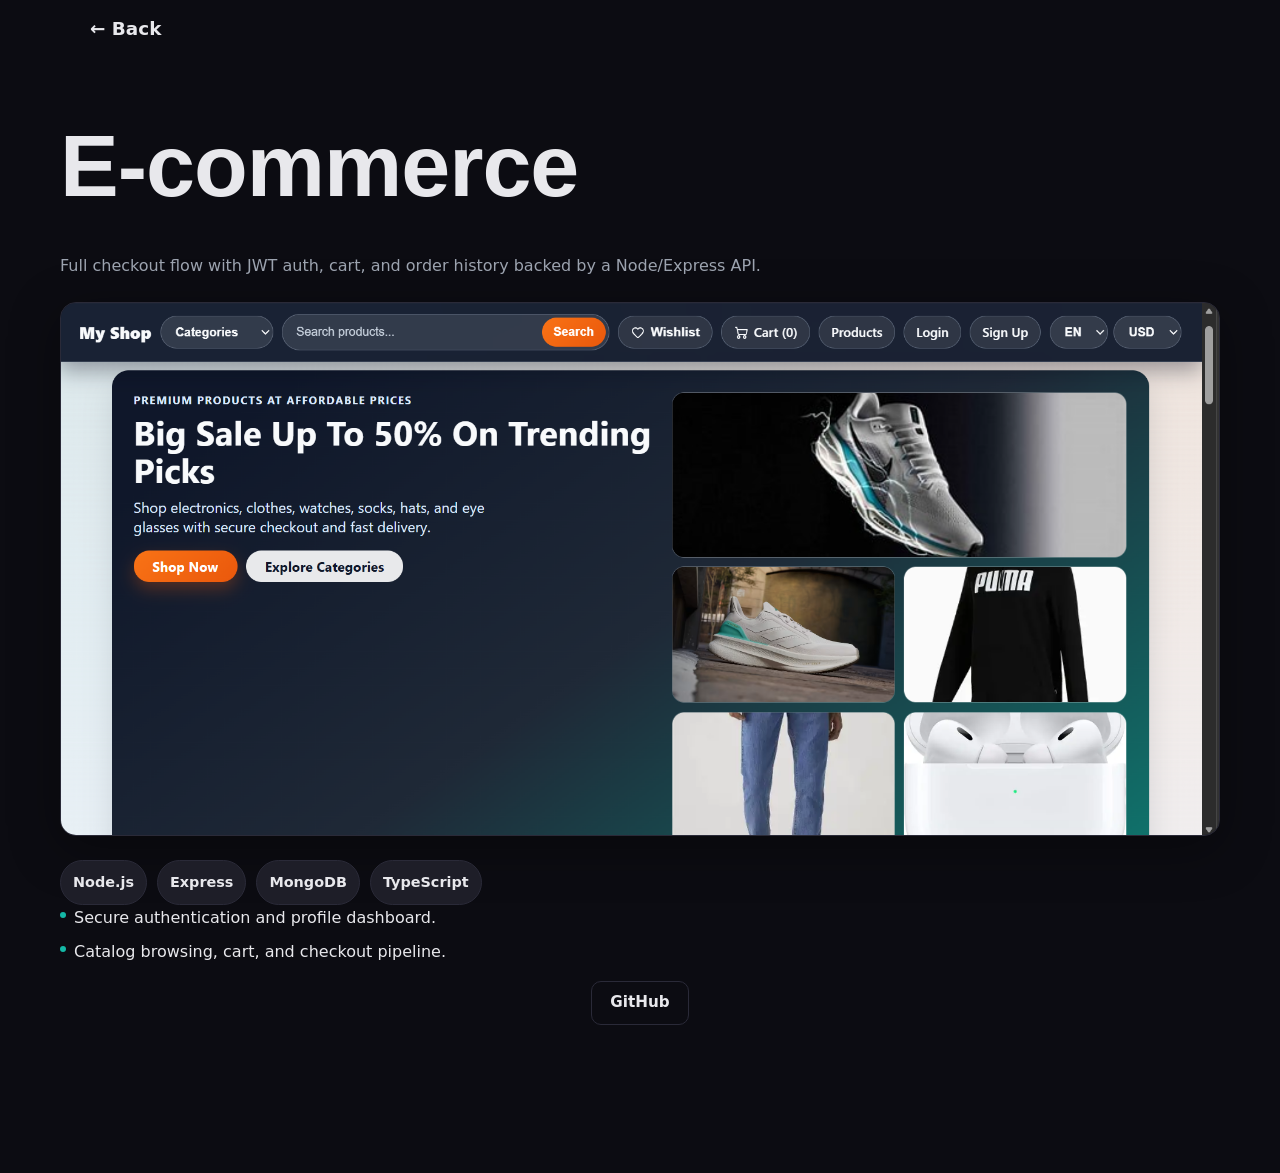
==== projects/ecommerce.html @ c952d201 "added projects details page" ====
<!doctype html>
<html lang="en">
<head>
  <meta charset="UTF-8">
  <meta name="viewport" content="width=device-width, initial-scale=1.0">
  <title>E-commerce | Bati</title>
  <link rel="icon" type="image/x-icon" href="../public/favicon.ico">
  <link rel="stylesheet" href="../style.css">
</head>
<body>
  <div class="page project-detail">
    <header class="navbar">
      <div class="nav-inner">
        <a class="logo" href="../index.html"><span>&larr; Back</span></a>
      </div>
    </header>

    <main class="section">
      <div class="container">
        <h1 class="headline">E-commerce</h1>
        <p class="body-text">Full checkout flow with JWT auth, cart, and order history backed by a Node/Express API.</p>
        <div class="detail-hero">
          <img src="../public/ecommerce.jpg" alt="E-commerce preview">
        </div>
        <div class="pill-row">
          <span class="pill">Node.js</span>
          <span class="pill">Express</span>
          <span class="pill">MongoDB</span>
          <span class="pill">TypeScript</span>
        </div>
        <ul class="bullet-list">
          <li>Secure authentication and profile dashboard.</li>
          <li>Catalog browsing, cart, and checkout pipeline.</li>
        </ul>
        <div class="button-row">
          <a class="btn outline" href="https://github.com/bati58/e-commerce.git" target="_blank" rel="noreferrer">GitHub</a>
        </div>
      </div>
    </main>
  </div>
</body>
</html>
---- style.css ----
:root {
  /* dark palette (default) */
  --background-dark: #0c0c12;
  --foreground-dark: #e8e8ec;
  --card-dark: #16161e;
  --card-foreground-dark: #e8e8ec;
  --popover-dark: #16161e;
  --popover-foreground-dark: #e8e8ec;
  --primary-dark: #e8e8ec;
  --primary-foreground-dark: #0c0c12;
  --secondary-dark: #1e1e28;
  --secondary-foreground-dark: #e8e8ec;
  --muted-dark: #1e1e28;
  --muted-foreground-dark: #9ca3af;
  --accent: #14b8a6;
  --accent-foreground-dark: #0c0c12;
  --destructive-dark: #ef4444;
  --destructive-foreground-dark: #0c0c12;
  --border-dark: #2a2a38;
  --input-dark: #1e1e28;
  --ring-dark: #e8e8ec;
  --shadow-soft-dark: 0 12px 50px rgba(0, 0, 0, 0.35);

  /* light palette */
  --background-light: #eef2f6;
  --foreground-light: #1e3a5f;
  --card-light: #ffffff;
  --card-foreground-light: #1e3a5f;
  --popover-light: #ffffff;
  --popover-foreground-light: #1e3a5f;
  --primary-light: #1e3a5f;
  --primary-foreground-light: #ffffff;
  --secondary-light: #e4ebf3;
  --secondary-foreground-light: #1e3a5f;
  --muted-light: #e4ebf3;
  --muted-foreground-light: #5a7a9a;
  --accent-foreground-light: #ffffff;
  --destructive-light: #ef4444;
  --destructive-foreground-light: #ffffff;
  --border-light: #d1dce8;
  --input-light: #e4ebf3;
  --ring-light: #1e3a5f;
  --shadow-soft-light: 0 10px 40px rgba(16, 42, 66, 0.08);

  --radius: 12px;

  /* default theme: dark */
  --background: var(--background-dark);
  --foreground: var(--foreground-dark);
  --card: var(--card-dark);
  --card-foreground: var(--card-foreground-dark);
  --popover: var(--popover-dark);
  --popover-foreground: var(--popover-foreground-dark);
  --primary: var(--primary-dark);
  --primary-foreground: var(--primary-foreground-dark);
  --secondary: var(--secondary-dark);
  --secondary-foreground: var(--secondary-foreground-dark);
  --muted: var(--muted-dark);
  --muted-foreground: var(--muted-foreground-dark);
  --accent-foreground: var(--accent-foreground-dark);
  --destructive: var(--destructive-dark);
  --destructive-foreground: var(--destructive-foreground-dark);
  --border: var(--border-dark);
  --input: var(--input-dark);
  --ring: var(--ring-dark);
  --shadow-soft: var(--shadow-soft-dark);

  color-scheme: dark;
}

#theme-toggle:checked ~ .page {
  --background: var(--background-light);
  --foreground: var(--foreground-light);
  --card: var(--card-light);
  --card-foreground: var(--card-foreground-light);
  --popover: var(--popover-light);
  --popover-foreground: var(--popover-foreground-light);
  --primary: var(--primary-light);
  --primary-foreground: var(--primary-foreground-light);
  --secondary: var(--secondary-light);
  --secondary-foreground: var(--secondary-foreground-light);
  --muted: var(--muted-light);
  --muted-foreground: var(--muted-foreground-light);
  --accent-foreground: var(--accent-foreground-light);
  --destructive: var(--destructive-light);
  --destructive-foreground: var(--destructive-foreground-light);
  --border: var(--border-light);
  --input: var(--input-light);
  --ring: var(--ring-light);
  --shadow-soft: var(--shadow-soft-light);
  color-scheme: light;
}

*,
*::before,
*::after {
  box-sizing: border-box;
}

.visually-hidden {
  position: absolute;
  width: 1px;
  height: 1px;
  padding: 0;
  margin: -1px;
  overflow: hidden;
  clip: rect(0, 0, 0, 0);
  white-space: nowrap;
  border: 0;
}

body {
  margin: 0;
  font-family: 'Inter', system-ui, -apple-system, sans-serif;
}

.page {
  background: var(--background);
  color: var(--foreground);
  min-height: 100vh;
  line-height: 1.6;
  transition: background 0.4s ease, color 0.4s ease;
}

a {
  color: inherit;
  text-decoration: none;
}

img {
  max-width: 100%;
  display: block;
}

main {
  position: relative;
  z-index: 1;
}

.container {
  width: min(1200px, 100%);
  margin: 0 auto;
  padding: 0 1.25rem;
}

.section {
  padding: 96px 0;
}

.text-center {
  text-align: center;
}

.headline {
  font-family: 'Space Grotesk', 'Inter', sans-serif;
  font-size: clamp(48px, 8vw, 88px);
  margin: 0 0 16px;
  letter-spacing: -1px;
}

.subtitle {
  margin: 0 0 12px;
  color: var(--muted-foreground);
  letter-spacing: 0.2em;
  text-transform: uppercase;
  font-weight: 600;
}

.tagline {
  margin: 0 auto 32px;
  max-width: 640px;
  color: var(--muted-foreground);
  font-size: 1rem;
}

.button-row {
  display: flex;
  flex-wrap: wrap;
  gap: 12px;
  justify-content: center;
  margin-bottom: 52px;
}

.btn {
  display: inline-flex;
  align-items: center;
  justify-content: center;
  gap: 8px;
  height: 44px;
  padding: 0 18px;
  border-radius: 10px;
  font-weight: 600;
  font-size: 0.95rem;
  border: 1px solid var(--border);
  cursor: pointer;
  transition: transform 0.15s ease, background 0.2s ease, color 0.2s ease, border-color 0.2s ease;
  background: transparent;
  color: var(--foreground);
}

.btn.small {
  height: 36px;
  padding: 0 14px;
  font-size: 0.85rem;
}

.btn:hover {
  transform: translateY(-1px);
  background: color-mix(in srgb, var(--accent) 12%, transparent);
  border-color: var(--accent);
}

.btn.learn-more {
  background: linear-gradient(135deg, #0ea5e9, #8b5cf6);
  color: #e09090;
  text-shadow: 0 1px 2px rgba(0, 0, 0, 0.35);
  border: none;
  box-shadow: 0 10px 30px color-mix(in srgb, var(--accent) 35%, rgba(0, 0, 0, 0.18));
  gap: 10px;
}

.btn.learn-more::before {
  content: "↗";
  font-size: 0.95em;
  line-height: 1;
}

.btn.learn-more:hover {
  transform: translateY(-2px);
  box-shadow: 0 14px 36px color-mix(in srgb, var(--accent) 50%, rgba(0, 0, 0, 0.24));
  filter: brightness(1.05);
}

.btn.primary {
  background: linear-gradient(135deg, var(--accent), #0f3a78);
  color: var(--accent-foreground);
  border: none;
}

.btn.primary:hover {
  filter: brightness(1.05);
}

.btn.full {
  width: 100%;
}

.btn.outline {
  background: transparent;
}

.hero {
  position: relative;
  min-height: 90vh;
  display: grid;
  place-items: center;
}

.hero-content {
  position: relative;
  z-index: 2;
}

.tech-strip {
  margin-top: 16px;
  padding-bottom: 10px;
}

.tech-grid {
  display: flex;
  flex-wrap: wrap;
  gap: 18px;
  justify-content: center;
}

.tech-grid a,
.tech-grid button.tech-tile {
  display: inline-flex;
  align-items: center;
  justify-content: center;
  width: 46px;
  height: 46px;
  border-radius: 12px;
  border: 1px solid color-mix(in srgb, var(--border) 70%, transparent);
  background: color-mix(in srgb, var(--secondary) 70%, transparent);
  transition: transform 0.22s ease, box-shadow 0.22s ease, border-color 0.22s ease;
  cursor: pointer;
}

.tech-grid img {
  width: 32px;
  height: 32px;
}

.tech-grid a:hover,
.tech-grid button.tech-tile:hover {
  transform: translateY(-6px) scale(1.08) rotate(-2deg);
  border-color: var(--accent);
  box-shadow: 0 14px 32px rgba(20, 184, 166, 0.28);
}

.tech-apps {
  padding-top: 64px;
}

.tech-app-grid {
  display: grid;
  grid-template-columns: repeat(auto-fit, minmax(240px, 1fr));
  gap: 16px;
}

.tech-app-card {
  background: var(--card);
  border: 1px solid var(--border);
  border-radius: var(--radius);
  padding: 16px;
  box-shadow: var(--shadow-soft);
  transition: transform 0.2s ease, box-shadow 0.2s ease, border-color 0.2s ease;
  scroll-margin-top: 120px;
}

.tech-app-card:hover,
.tech-app-card:target {
  transform: translateY(-6px);
  border-color: var(--accent);
  box-shadow: 0 16px 40px rgba(20, 184, 166, 0.2);
}

.page .invert-on-dark {
  filter: invert(1) hue-rotate(180deg);
}

#theme-toggle:checked ~ .page .invert-on-dark {
  filter: invert(0);
}

.navbar {
  position: fixed;
  top: 0;
  left: 0;
  right: 0;
  z-index: 10;
  padding: 14px 18px;
}

.nav-inner {
  max-width: 1100px;
  margin: 0 auto;
  display: flex;
  align-items: center;
  justify-content: space-between;
  gap: 12px;
}

.logo {
  display: inline-flex;
  align-items: center;
  gap: 10px;
  font-weight: 700;
  font-size: 1.15rem;
}

.logo img {
  width: 36px;
  height: 36px;
  border-radius: 10px;
  border: 1px solid color-mix(in srgb, var(--border) 80%, transparent);
  box-shadow: 0 6px 18px rgba(0, 0, 0, 0.25);
}

.nav-links {
  display: flex;
  align-items: center;
  gap: 8px;
  background: color-mix(in srgb, var(--secondary) 80%, transparent);
  border: 1px solid color-mix(in srgb, var(--border) 70%, transparent);
  padding: 8px 10px;
  border-radius: 999px;
  backdrop-filter: blur(14px);
}

.nav-links a {
  padding: 10px 14px;
  font-size: 0.95rem;
  color: var(--muted-foreground);
  border-radius: 12px;
  transition: color 0.2s ease, background 0.2s ease;
}

.nav-links a:hover {
  color: var(--foreground);
  background: color-mix(in srgb, var(--accent) 10%, transparent);
}

.nav-actions {
  display: flex;
  align-items: center;
  gap: 8px;
}

.icon-button {
  width: 40px;
  height: 40px;
  display: inline-flex;
  align-items: center;
  justify-content: center;
  border-radius: 999px;
  border: 1px solid color-mix(in srgb, var(--border) 80%, transparent);
  background: color-mix(in srgb, var(--secondary) 70%, transparent);
  cursor: pointer;
  color: var(--foreground);
  transition: transform 0.15s ease, background 0.2s ease, color 0.2s ease;
}

.icon-button:hover {
  transform: translateY(-1px);
  background: color-mix(in srgb, var(--accent) 12%, transparent);
}

.icon {
  width: 18px;
  height: 18px;
}

.icon.close { display: none; }
.icon.sun { display: none; }

#theme-toggle:checked ~ .page .icon.sun { display: inline; }
#theme-toggle:checked ~ .page .icon.moon { display: none; }
#theme-toggle:not(:checked) ~ .page .icon.moon { display: inline; }

/* menu toggle interactions */
.navbar #menu-toggle:checked + .nav-inner .icon.menu { display: none; }
.navbar #menu-toggle:checked + .nav-inner .icon.close { display: inline; }
.navbar #menu-toggle:checked + .nav-inner + .mobile-menu { display: flex; }

.mobile-only {
  display: none;
}

.mobile-menu {
  display: none;
  flex-direction: column;
  gap: 6px;
  background: color-mix(in srgb, var(--secondary) 85%, transparent);
  border: 1px solid color-mix(in srgb, var(--border) 80%, transparent);
  border-radius: 16px;
  padding: 10px;
  margin-top: 10px;
  backdrop-filter: blur(12px);
}

.mobile-menu a {
  padding: 10px 12px;
  border-radius: 10px;
  color: var(--muted-foreground);
}

.mobile-menu a:hover {
  background: color-mix(in srgb, var(--accent) 12%, transparent);
  color: var(--foreground);
}

@media (min-width: 961px) {
  .mobile-menu { display: none !important; }
}

.eyebrow {
  display: inline-flex;
  align-items: center;
  gap: 10px;
  text-transform: uppercase;
  letter-spacing: 0.2em;
  font-size: 0.75rem;
  font-weight: 700;
  color: var(--accent);
}

.eyebrow .line {
  display: inline-block;
  width: 40px;
  height: 1px;
  background: color-mix(in srgb, var(--accent) 70%, transparent);
}

.section-title {
  margin: 10px 0 20px;
  font-size: clamp(28px, 5vw, 40px);
  font-family: 'Space Grotesk', 'Inter', sans-serif;
}

.body-text {
  color: var(--muted-foreground);
  margin: 0 0 16px;
  max-width: 720px;
}

.small-text {
  color: var(--muted-foreground);
  font-size: 0.95rem;
  margin: 0;
}

.small {
  font-size: 0.75rem;
}

.uppercase {
  text-transform: uppercase;
}

.grid {
  display: grid;
  gap: 24px;
}

.two-columns {
  grid-template-columns: repeat(auto-fit, minmax(280px, 1fr));
}

.three-columns {
  grid-template-columns: repeat(auto-fit, minmax(240px, 1fr));
}

.four-columns {
  grid-template-columns: repeat(auto-fit, minmax(240px, 1fr));
}

.card {
  background: var(--card);
  color: var(--card-foreground);
  border: 1px solid var(--border);
  border-radius: var(--radius);
  padding: 20px;
  box-shadow: var(--shadow-soft);
  transition: border-color 0.2s ease, transform 0.25s ease, box-shadow 0.25s ease, filter 0.25s ease;
}

.card:hover {
  border-color: var(--accent);
  transform: translateY(-4px);
  box-shadow: 0 14px 50px rgba(20, 184, 166, 0.18);
}

.card-title {
  margin: 0 0 10px;
  font-size: 1.15rem;
  font-weight: 700;
}

.card-grid {
  display: grid;
  grid-template-columns: repeat(auto-fit, minmax(240px, 1fr));
  gap: 14px;
  margin-top: 18px;
}

.sticky-card {
  position: relative;
  background: color-mix(in srgb, var(--secondary) 70%, transparent);
  border: 1px solid var(--border);
  border-radius: var(--radius);
  padding: 20px;
  top: 0;
}

.list {
  padding: 0;
  margin: 16px 0;
  list-style: none;
  color: var(--foreground);
}

.list li {
  position: relative;
  padding-left: 18px;
  margin-bottom: 10px;
}

.list li::before {
  content: '•';
  position: absolute;
  left: 0;
  color: var(--accent);
  font-weight: 800;
}

.pill-row {
  display: flex;
  flex-wrap: wrap;
  gap: 10px;
}

.pill {
  display: inline-flex;
  align-items: center;
  gap: 8px;
  padding: 10px 12px;
  border-radius: 999px;
  background: var(--secondary);
  border: 1px solid var(--border);
  font-weight: 700;
  font-size: 0.9rem;
  color: var(--secondary-foreground);
}

.pill img {
  width: 18px;
  height: 18px;
}

.section-header {
  display: flex;
  align-items: center;
  gap: 14px;
  margin-bottom: 28px;
}

.rule {
  flex: 1;
  height: 2px;
  background: var(--accent);
  opacity: 0.8;
}

.gap-large {
  gap: 24px;
}

.detail-card {
  background: var(--card);
  border: 1px solid var(--border);
  border-radius: var(--radius);
  padding: 18px;
  box-shadow: var(--shadow-soft);
  transition: border-color 0.2s ease, transform 0.2s ease, box-shadow 0.2s ease;
}

.detail-card:hover {
  border-color: var(--accent);
  transform: translateY(-3px);
  box-shadow: 0 14px 44px rgba(20, 184, 166, 0.18);
}

.project.card {
  position: relative;
  transform-style: preserve-3d;
  transition: transform 280ms ease, box-shadow 280ms ease, filter 280ms ease;
  box-shadow: 0 12px 40px rgba(0, 0, 0, 0.18);
  padding-bottom: 56px;
}

.project.card::after {
  content: '';
  position: absolute;
  inset: 0;
  border-radius: inherit;
  background: radial-gradient(circle at 20% 20%, rgba(255, 255, 255, 0.18), transparent 45%),
              radial-gradient(circle at 80% 0%, rgba(20, 184, 166, 0.12), transparent 40%);
  pointer-events: none;
  opacity: 0;
  transition: opacity 280ms ease;
}

.project.card:nth-child(2n) {
  transform: translate3d(0, 0, 0) rotateZ(0.6deg);
}

.project.card:nth-child(2n+1) {
  transform: translate3d(0, 0, 0) rotateZ(-0.6deg);
}

.project.card:hover {
  transform: translate3d(0, -14px, 12px) rotateX(0.6deg) rotateY(-0.6deg) rotateZ(0deg);
  box-shadow: 0 24px 70px rgba(0, 0, 0, 0.28);
  filter: drop-shadow(0 12px 25px rgba(20, 184, 166, 0.2));
}

.project.card:hover::after {
  opacity: 1;
}

.project .tag-row {
  display: flex;
  flex-wrap: wrap;
  gap: 10px;
  margin: 10px 0 16px;
}

.project .tag-row span {
  padding: 6px 10px;
  border-radius: 999px;
  border: 1px solid var(--border);
  color: var(--muted-foreground);
  font-weight: 600;
  font-size: 0.9rem;
}

.project .learn-more {
  position: absolute;
  right: 16px;
  bottom: 16px;
}

.bullet-list {
  list-style: none;
  padding: 0;
  margin: 0 0 16px;
  color: var(--foreground);
}

.bullet-list li {
  display: flex;
  align-items: flex-start;
  gap: 8px;
  margin-bottom: 8px;
}

.bullet-list li::before {
  content: '';
  width: 6px;
  height: 6px;
  border-radius: 50%;
  background: var(--accent);
  margin-top: 7px;
  flex-shrink: 0;
}

.link-row {
  display: flex;
  gap: 12px;
}

.link-row a {
  font-weight: 700;
  color: var(--foreground);
  padding: 6px 0;
}

.link-row a:hover {
  color: var(--accent);
}

.service {
  display: flex;
  gap: 12px;
  align-items: center;
}

.icon-circle {
  width: 44px;
  height: 44px;
  border-radius: 12px;
  background: color-mix(in srgb, var(--accent) 12%, transparent);
  display: inline-flex;
  align-items: center;
  justify-content: center;
  color: var(--accent);
  flex-shrink: 0;
}

.icon-circle svg {
  width: 22px;
  height: 22px;
}

.contact-grid {
  grid-template-columns: repeat(auto-fit, minmax(280px, 1fr));
}

.contact-card .accent-bar,
.contact-form .accent-bar {
  height: 4px;
  width: 100%;
  background: linear-gradient(90deg, var(--accent), transparent);
  margin: -20px -20px 16px;
  border-top-left-radius: var(--radius);
  border-top-right-radius: var(--radius);
}

.contact-list {
  list-style: none;
  padding: 0;
  margin: 18px 0;
}

.contact-list li {
  display: flex;
  align-items: center;
  gap: 12px;
  margin-bottom: 12px;
  font-weight: 700;
}

.contact-form form {
  display: flex;
  flex-direction: column;
  gap: 14px;
}

.form-row {
  display: grid;
  grid-template-columns: repeat(auto-fit, minmax(200px, 1fr));
  gap: 12px;
}

label {
  display: flex;
  flex-direction: column;
  gap: 8px;
  color: var(--foreground);
  font-weight: 700;
  font-size: 0.95rem;
}

input,
textarea {
  width: 100%;
  border-radius: 12px;
  border: 1px solid var(--border);
  background: var(--secondary);
  color: var(--foreground);
  padding: 12px 14px;
  font-size: 0.95rem;
  transition: border-color 0.2s ease, box-shadow 0.2s ease, background 0.2s ease;
  font-family: inherit;
}

input:focus,
textarea:focus {
  outline: none;
  border-color: var(--accent);
  box-shadow: 0 0 0 4px color-mix(in srgb, var(--accent) 25%, transparent);
}

textarea {
  resize: vertical;
}


.social-row {
  display: flex;
  flex-wrap: wrap;
  gap: 8px;
  margin-top: 10px;
}

.icon-button.square {
  width: 36px;
  height: 36px;
  border-radius: 10px;
  background: var(--secondary);
  border: 1px solid var(--border);
  display: inline-flex;
  align-items: center;
  justify-content: center;
  color: var(--muted-foreground);
  font-weight: 700;
  font-size: 0.9rem;
  transition: transform 0.2s ease, box-shadow 0.2s ease, border-color 0.2s ease;
}

.icon-button.square:hover {
  color: var(--accent);
  border-color: var(--accent);
  transform: translateY(-2px);
  box-shadow: 0 8px 20px rgba(20, 184, 166, 0.15);
}

.contact-card .icon-button.square {
  background: color-mix(in srgb, var(--secondary) 80%, transparent);
}

.icon-button.square svg {
  width: 18px;
  height: 18px;
}

/* Project detail pages */
.project-detail main {
  padding-top: 96px;
}

.detail-hero {
  margin: 24px 0;
  border-radius: 16px;
  overflow: hidden;
  border: 1px solid var(--border);
  box-shadow: var(--shadow-soft);
  background: color-mix(in srgb, var(--secondary) 60%, transparent);
}

.detail-hero img {
  width: 100%;
  display: block;
  object-fit: cover;
  min-height: 260px;
}

.contact-grid .card {
  position: relative;
  overflow: hidden;
}

.footer {
  padding: 48px 0 32px;
  background: color-mix(in srgb, var(--secondary) 70%, transparent);
  border-top: 1px solid var(--border);
  margin-top: 32px;
}

.footer-grid {
  display: grid;
  grid-template-columns: repeat(auto-fit, minmax(260px, 1fr));
  gap: 18px;
  align-items: center;
}

.footer-links {
  display: flex;
  flex-wrap: wrap;
  gap: 10px 14px;
  margin-top: 8px;
  color: var(--muted-foreground);
}

.footer-links.footer-links-grid {
  display: grid;
  grid-auto-flow: column;
  grid-template-rows: repeat(3, auto);
  grid-template-columns: repeat(2, auto);
  gap: 8px 18px;
  margin-top: 10px;
}

.footer-links a:hover {
  color: var(--foreground);
}

.copyright {
  text-align: center;
  color: var(--muted-foreground);
  margin: 18px 0 0;
  font-size: 0.9rem;
}

.dot-background {
  position: fixed;
  inset: 0;
  pointer-events: none;
  z-index: 0;
}

.dot-grid {
  position: absolute;
  inset: 0;
  background-image: radial-gradient(circle, color-mix(in srgb, var(--foreground) 18%, transparent) 2px, transparent 2px);
  background-size: 32px 32px;
  opacity: 0.6;
  transition: opacity 0.4s ease;
}

.floating-dots {
  position: absolute;
  inset: 0;
}

.floating-dots span {
  position: absolute;
  left: calc(var(--x) * 1%);
  top: calc(var(--y) * 1%);
  width: calc(var(--s) * 1px);
  height: calc(var(--s) * 1px);
  background: color-mix(in srgb, var(--accent) 90%, transparent);
  border-radius: 999px;
  opacity: var(--o);
  animation: float 10s ease-in-out infinite alternate;
}

@keyframes float {
  from { transform: translateY(0px); }
  to   { transform: translateY(-10px); }
}

.dot-grid {
  mix-blend-mode: normal;
}

@media (max-width: 960px) {
  .nav-links {
    display: none;
  }

  .mobile-only {
    display: inline-flex;
  }

  .navbar {
    background: linear-gradient(180deg, color-mix(in srgb, var(--background) 92%, transparent), transparent);
  }

  .section {
    padding: 72px 0;
  }

  .button-row {
    justify-content: center;
  }

  .hero {
    padding-top: 48px;
  }
}

@media (max-width: 640px) {
  .headline {
    letter-spacing: -0.5px;
  }

  .button-row a {
    width: 100%;
    justify-content: center;
  }

  .card-grid,
  .three-columns,
  .four-columns {
    grid-template-columns: 1fr;
  }

  .contact-grid {
    grid-template-columns: 1fr;
  }

  .tech-grid {
    gap: 12px;
  }
}
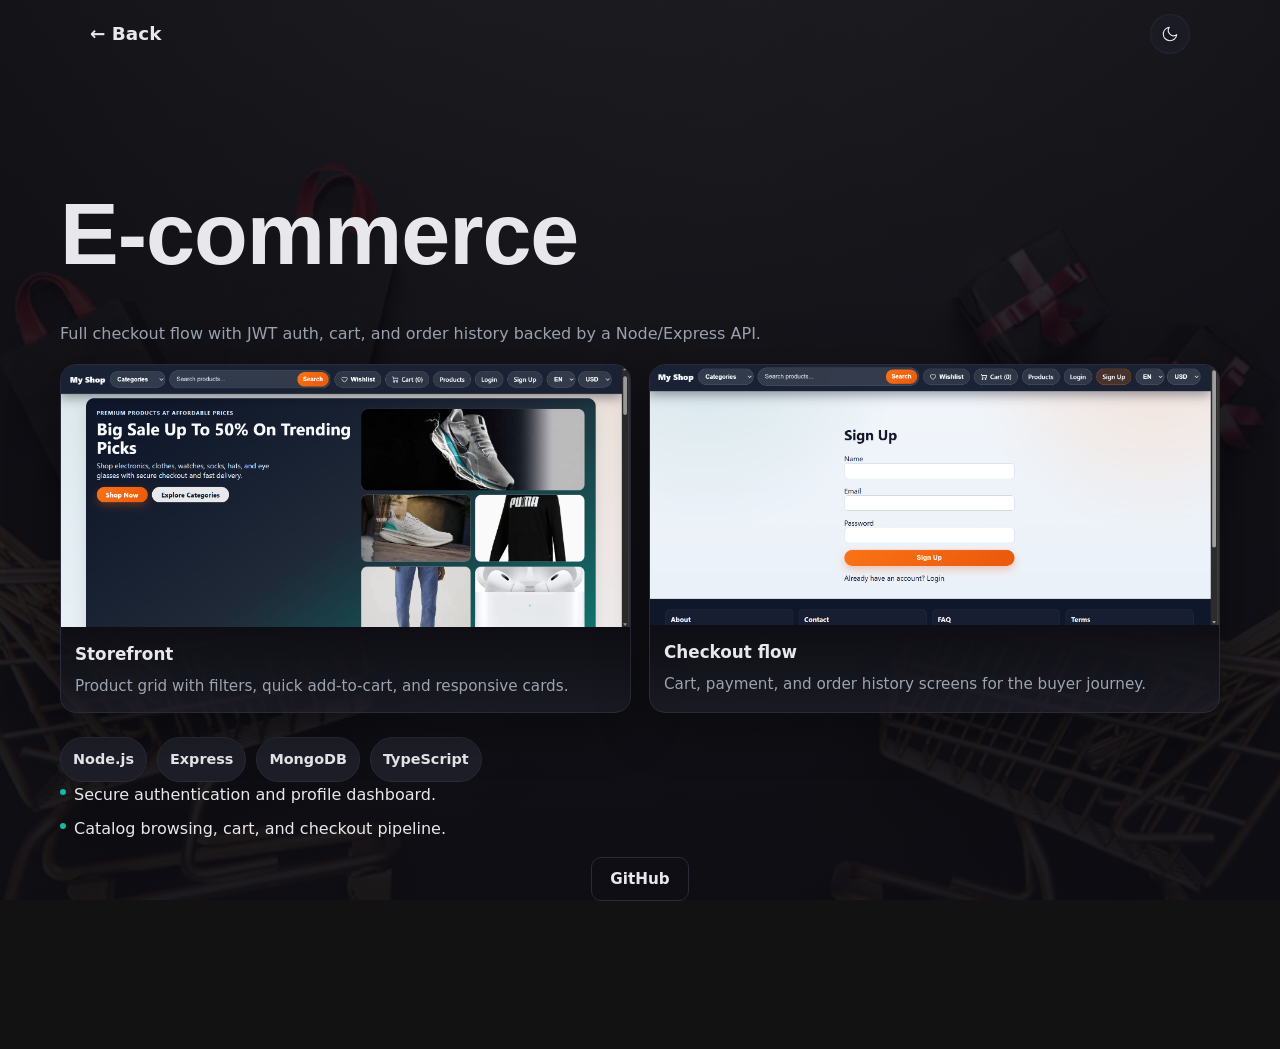
==== commit a4f0fe58: "added bg image and adjusted modes" ====
--- a/projects/ecommerce.html
+++ b/projects/ecommerce.html
@@ -8,10 +8,27 @@
   <link rel="stylesheet" href="../style.css">
 </head>
 <body>
-  <div class="page project-detail">
+  <input type="checkbox" id="theme-toggle" class="visually-hidden" aria-label="Toggle light mode">
+  <!-- Icon sprite (sun/moon) -->
+  <svg width="0" height="0" style="position:absolute">
+    <defs>
+      <symbol id="icon-moon" viewBox="0 0 24 24">
+        <path d="M21 12.79A9 9 0 1 1 11.21 3 7 7 0 0 0 21 12.79z" fill="none" stroke="currentColor" stroke-width="1.5" stroke-linecap="round" stroke-linejoin="round"/>
+      </symbol>
+      <symbol id="icon-sun" viewBox="0 0 24 24">
+        <circle cx="12" cy="12" r="5" fill="none" stroke="currentColor" stroke-width="1.5" />
+        <path d="M12 1v2M12 21v2M4.22 4.22l1.42 1.42M18.36 18.36l1.42 1.42M1 12h2M21 12h2M4.22 19.78l1.42-1.42M18.36 5.64l1.42-1.42" stroke="currentColor" stroke-width="1.5" stroke-linecap="round"/>
+      </symbol>
+    </defs>
+  </svg>
+  <div class="page project-detail" style="--detail-bg: url('../public/ecommerce3.jpg');">
     <header class="navbar">
       <div class="nav-inner">
         <a class="logo" href="../index.html"><span>&larr; Back</span></a>
+        <label for="theme-toggle" class="icon-button theme-toggle" aria-label="Toggle theme">
+          <svg class="icon sun"><use href="#icon-sun"></use></svg>
+          <svg class="icon moon"><use href="#icon-moon"></use></svg>
+        </label>
       </div>
     </header>
 
@@ -19,8 +36,21 @@
       <div class="container">
         <h1 class="headline">E-commerce</h1>
         <p class="body-text">Full checkout flow with JWT auth, cart, and order history backed by a Node/Express API.</p>
-        <div class="detail-hero">
-          <img src="../public/ecommerce.jpg" alt="E-commerce preview">
+        <div class="detail-gallery">
+          <div class="image-card">
+            <img src="../public/ecommerce.jpg" alt="E-commerce storefront">
+            <div class="image-caption">
+              <h4>Storefront</h4>
+              <p>Product grid with filters, quick add-to-cart, and responsive cards.</p>
+            </div>
+          </div>
+          <div class="image-card">
+            <img src="../public/ecommerce2.jpg" alt="E-commerce checkout flow">
+            <div class="image-caption">
+              <h4>Checkout flow</h4>
+              <p>Cart, payment, and order history screens for the buyer journey.</p>
+            </div>
+          </div>
         </div>
         <div class="pill-row">
           <span class="pill">Node.js</span>
--- a/style.css
+++ b/style.css
@@ -429,6 +429,22 @@
 #theme-toggle:checked ~ .page .icon.moon { display: none; }
 #theme-toggle:not(:checked) ~ .page .icon.moon { display: inline; }
 
+.icon-button.theme-toggle {
+  color: var(--foreground);
+  border-color: color-mix(in srgb, var(--border) 70%, transparent);
+  background: color-mix(in srgb, var(--secondary) 75%, transparent);
+}
+
+.icon-button.theme-toggle svg {
+  opacity: 1;
+  filter: drop-shadow(0 0 2px color-mix(in srgb, var(--background) 70%, transparent));
+}
+
+.icon-button.theme-toggle:hover {
+  border-color: var(--accent);
+  background: color-mix(in srgb, var(--accent) 12%, var(--secondary));
+}
+
 /* menu toggle interactions */
 .navbar #menu-toggle:checked + .nav-inner .icon.menu { display: none; }
 .navbar #menu-toggle:checked + .nav-inner .icon.close { display: inline; }
@@ -876,9 +892,32 @@
   height: 18px;
 }
 
+.theme-toggle-btn {
+  width: auto;
+  height: 38px;
+  padding: 0 12px;
+  font-weight: 700;
+  font-size: 0.9rem;
+}
+
 /* Project detail pages */
 .project-detail main {
   padding-top: 96px;
+}
+
+.page.project-detail {
+  position: relative;
+  background: linear-gradient(180deg, color-mix(in srgb, var(--background) 85%, transparent), color-mix(in srgb, var(--background) 94%, transparent)), var(--detail-bg, none);
+  background-size: cover;
+  background-repeat: no-repeat;
+  background-position: center;
+  background-attachment: fixed;
+}
+
+.page.project-detail main,
+.page.project-detail header {
+  position: relative;
+  z-index: 1;
 }
 
 .detail-hero {
@@ -895,6 +934,80 @@
   display: block;
   object-fit: cover;
   min-height: 260px;
+  opacity: 0;
+  transform: translateY(12px);
+  animation: fadeInHero 0.75s ease forwards;
+}
+
+@keyframes fadeInHero {
+  from { opacity: 0; transform: translateY(14px); }
+  to   { opacity: 1; transform: translateY(0); }
+}
+
+.detail-gallery {
+  display: grid;
+  grid-template-columns: repeat(auto-fit, minmax(280px, 1fr));
+  gap: 18px;
+  margin: 18px 0 24px;
+}
+
+.image-card {
+  position: relative;
+  overflow: hidden;
+  border-radius: 16px;
+  border: 1px solid var(--border);
+  background: color-mix(in srgb, var(--secondary) 70%, transparent);
+  box-shadow: var(--shadow-soft);
+  transition: transform 0.2s ease, box-shadow 0.2s ease, border-color 0.2s ease;
+}
+
+.image-card:hover {
+  transform: translateY(-4px);
+  border-color: var(--accent);
+  box-shadow: 0 18px 44px rgba(20, 184, 166, 0.18);
+}
+
+.image-card img {
+  width: 100%;
+  display: block;
+  object-fit: cover;
+  min-height: 180px;
+}
+
+.image-caption {
+  padding: 14px;
+  background: linear-gradient(180deg, color-mix(in srgb, var(--background) 90%, transparent), transparent);
+}
+
+.image-caption h4 {
+  margin: 0 0 6px;
+  font-size: 1.05rem;
+}
+
+.image-caption p {
+  margin: 0;
+  color: var(--muted-foreground);
+  font-size: 0.95rem;
+}
+
+.image-card.placeholder {
+  display: grid;
+  place-items: center;
+  background: color-mix(in srgb, var(--secondary) 60%, transparent);
+  border: 1px dashed color-mix(in srgb, var(--accent) 50%, var(--border));
+}
+
+.placeholder-inner {
+  text-align: center;
+  padding: 22px;
+  color: var(--muted-foreground);
+}
+
+.placeholder-inner span {
+  display: inline-block;
+  font-weight: 700;
+  color: var(--foreground);
+  margin-bottom: 6px;
 }
 
 .contact-grid .card {
